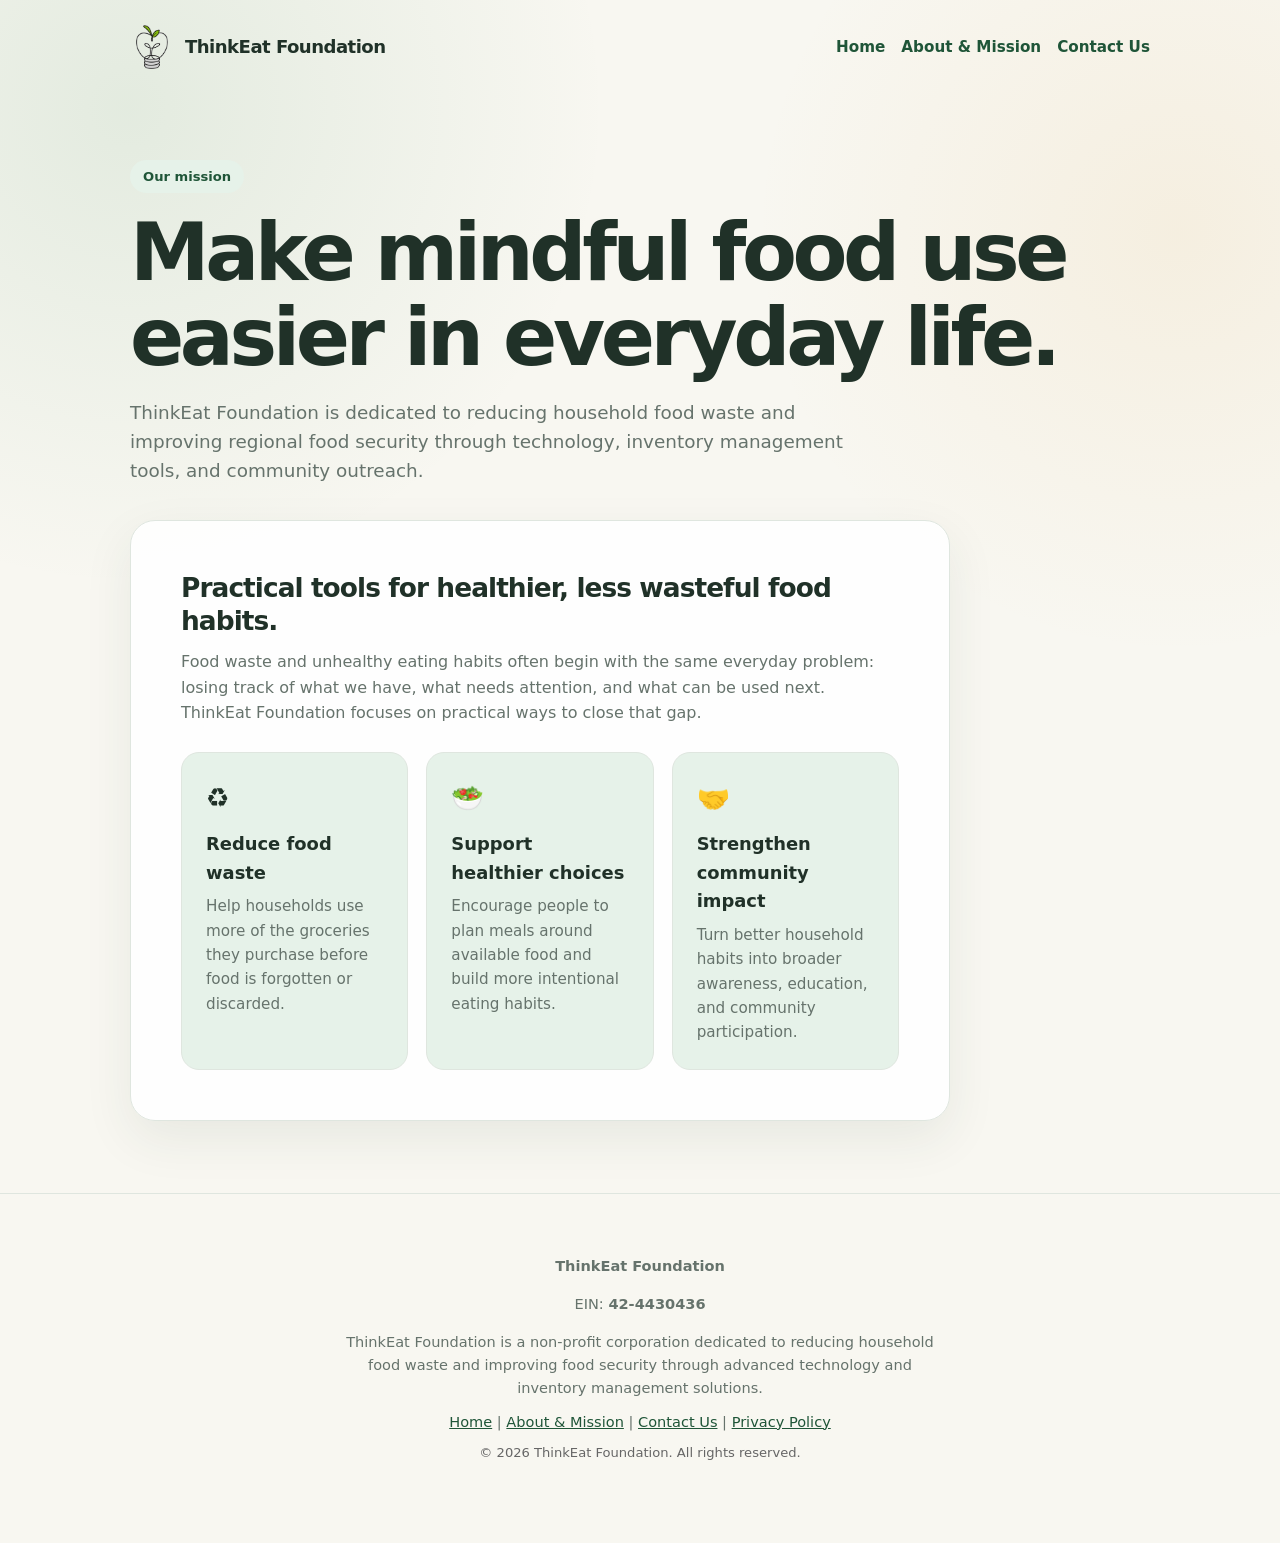
==== about.html @ 9c3da6f4 "Remove mailing address from public website" ====
<!doctype html>
<html lang="en">
<head>
  <meta charset="utf-8" />
  <meta name="viewport" content="width=device-width, initial-scale=1" />
  <title>About &amp; Mission — ThinkEat Foundation</title>
  <meta name="description" content="Learn about ThinkEat Foundation's mission to reduce household food waste and improve food security." />
  <style>
    :root{--bg:#f8f7f1;--surface:#fff;--ink:#203128;--muted:#66736c;--green:#2f7650;--green-dark:#1f5538;--green-soft:#e6f2e9;--line:#dfe6df;--shadow:0 18px 50px rgba(36,70,49,.08);--max:1020px}
    *{box-sizing:border-box}body{margin:0;color:var(--ink);font:16px/1.6 Inter,ui-sans-serif,system-ui,-apple-system,BlinkMacSystemFont,"Segoe UI",sans-serif;background:radial-gradient(circle at 10% 7%,rgba(77,148,97,.12),transparent 26%),radial-gradient(circle at 92% 15%,rgba(220,165,74,.1),transparent 24%),var(--bg)}
    a{color:var(--green-dark)}.wrap{width:min(calc(100% - 40px),var(--max));margin:auto}.topbar{display:flex;align-items:center;justify-content:space-between;gap:22px;padding:25px 0}.brand{color:var(--ink);text-decoration:none;font-size:1.13rem;font-weight:800;letter-spacing:-.03em;display:flex;align-items:center;gap:11px}.logo{width:44px;height:44px;display:block;flex:0 0 auto}.logo img{width:100%;height:100%;object-fit:contain;display:block}.site-links{display:flex;gap:16px;flex-wrap:wrap;font-size:.95rem;font-weight:700}.site-links a{text-decoration:none}
    main{padding:66px 0 72px}.eyebrow{display:inline-block;background:var(--green-soft);color:var(--green-dark);padding:6px 13px;border-radius:999px;font-size:.82rem;font-weight:800}h1{font-size:clamp(2.8rem,7vw,5rem);line-height:1.06;letter-spacing:-.055em;margin:18px 0 17px}.lede{font-size:1.15rem;color:var(--muted);max-width:760px;margin:0 0 34px}.mission{max-width:820px;padding:clamp(23px,5vw,50px);border:1px solid var(--line);border-radius:25px;background:rgba(255,255,255,.91);box-shadow:var(--shadow)}.mission h2{font-size:1.65rem;letter-spacing:-.035em;line-height:1.25;margin:0 0 12px}.mission p{margin:0;color:var(--muted)}.cards{display:grid;grid-template-columns:repeat(3,1fr);gap:18px;margin-top:26px}.card{padding:24px;border:1px solid var(--line);border-radius:18px;background:var(--green-soft)}.card .icon{font-size:1.65rem}.card h3{margin:11px 0 7px;font-size:1.12rem}.card p{font-size:.95rem}footer{border-top:1px solid var(--line);padding:26px 0 46px;color:var(--muted);font-size:.91rem}@media(max-width:700px){.topbar{align-items:flex-start;flex-direction:column;gap:13px;padding:16px 0}.cards{grid-template-columns:1fr}main{padding:35px 0 48px}}
  </style>
</head>
<body>
  <header class="wrap"><nav class="topbar" aria-label="Main navigation">
    <a class="brand" href="index.html" aria-label="ThinkEat Foundation home"><span class="logo" aria-hidden="true"><img src="[data-uri]" alt="" /></span>ThinkEat Foundation</a>
    <div class="site-links"><a href="index.html">Home</a><a href="about.html">About &amp; Mission</a><a href="contact.html">Contact Us</a></div>
  </nav></header>
  <main class="wrap">
    <span class="eyebrow">Our mission</span>
    <h1>Make mindful food use easier in everyday life.</h1>
    <p class="lede">ThinkEat Foundation is dedicated to reducing household food waste and improving regional food security through technology, inventory management tools, and community outreach.</p>
    <section class="mission" aria-labelledby="mission-heading">
      <h2 id="mission-heading">Practical tools for healthier, less wasteful food habits.</h2>
      <p>Food waste and unhealthy eating habits often begin with the same everyday problem: losing track of what we have, what needs attention, and what can be used next. ThinkEat Foundation focuses on practical ways to close that gap.</p>
      <div class="cards">
        <article class="card"><div class="icon" aria-hidden="true">♻️</div><h3>Reduce food waste</h3><p>Help households use more of the groceries they purchase before food is forgotten or discarded.</p></article>
        <article class="card"><div class="icon" aria-hidden="true">🥗</div><h3>Support healthier choices</h3><p>Encourage people to plan meals around available food and build more intentional eating habits.</p></article>
        <article class="card"><div class="icon" aria-hidden="true">🤝</div><h3>Strengthen community impact</h3><p>Turn better household habits into broader awareness, education, and community participation.</p></article>
      </div>
    </section>
  </main>
  <footer><div style="text-align: center; padding: 20px; line-height: 1.6;"><p><strong>ThinkEat Foundation</strong></p><p>EIN: <strong>42-4430436</strong></p><p style="max-width: 600px; margin: 0 auto;">ThinkEat Foundation is a non-profit corporation dedicated to reducing household food waste and improving food security through advanced technology and inventory management solutions.</p><nav style="margin-top: 10px;" aria-label="Site navigation"><a href="index.html">Home</a> | <a href="about.html">About &amp; Mission</a> | <a href="contact.html">Contact Us</a> | <a href="privacy.html">Privacy Policy</a></nav><p style="font-size: 0.9em; color: #666; margin-top: 10px;">© 2026 ThinkEat Foundation. All rights reserved.</p></div></footer>
</body>
</html>
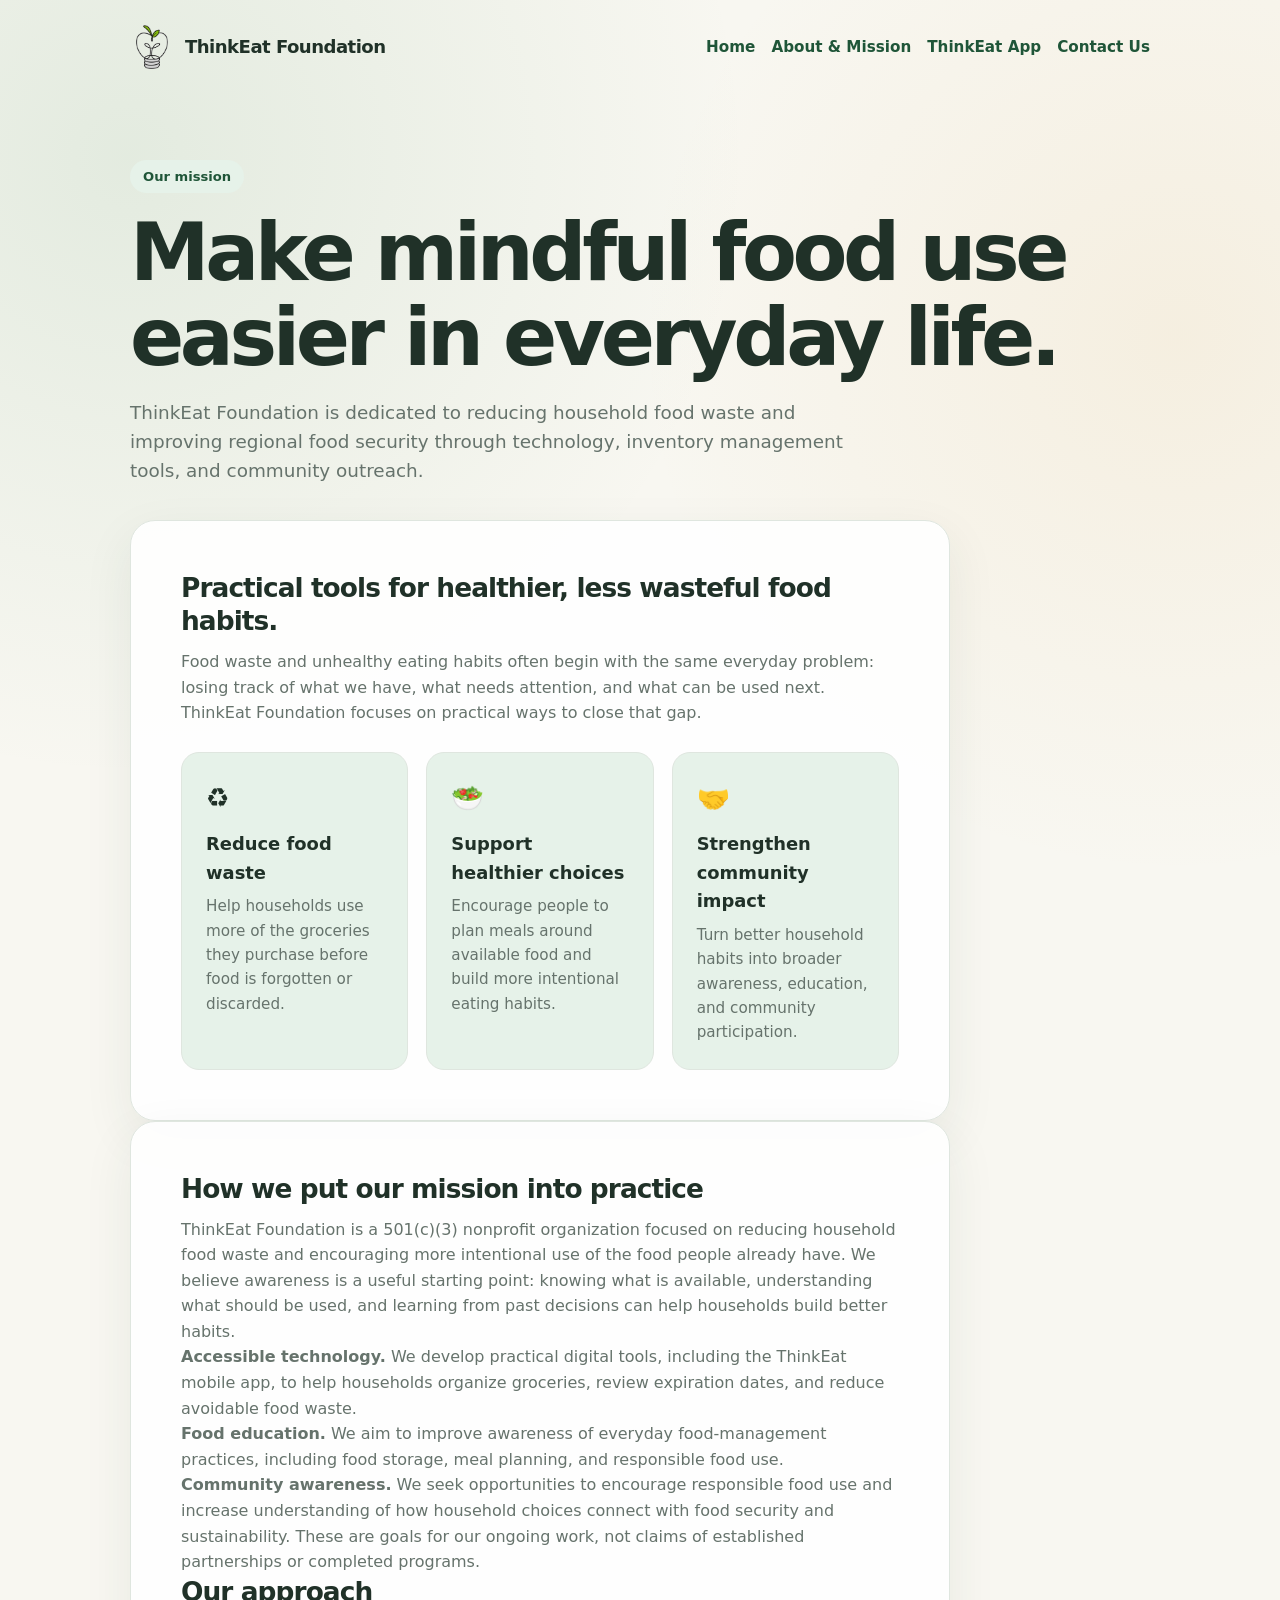
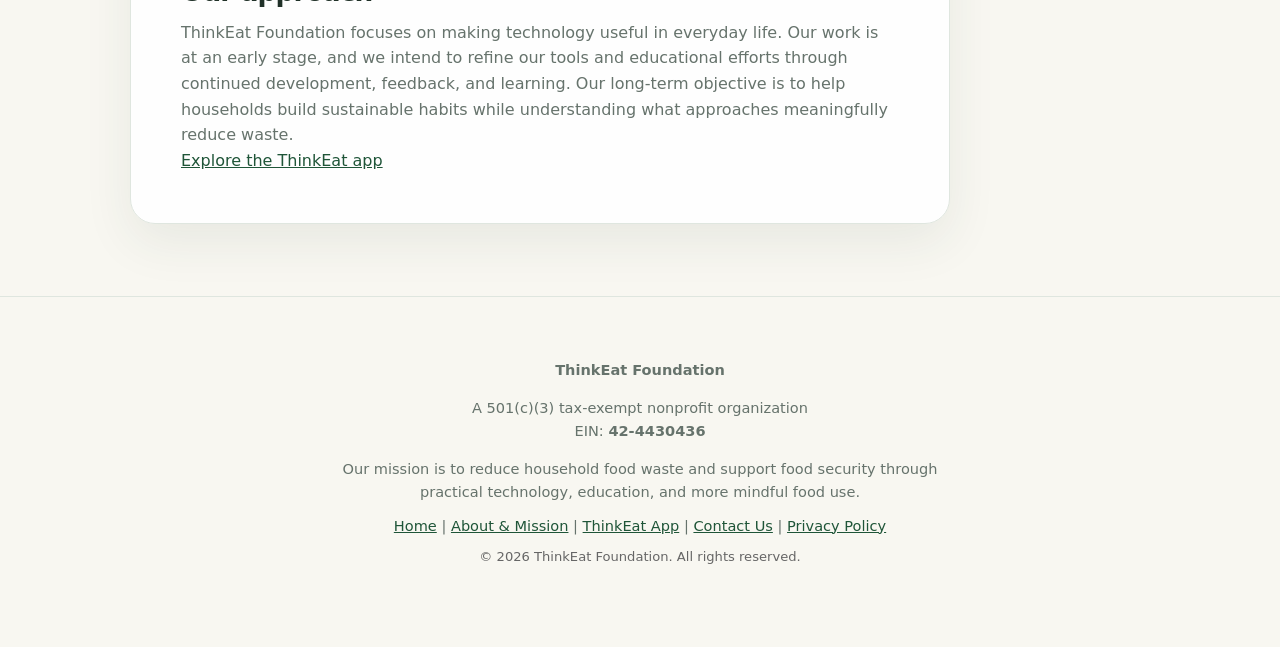
==== commit d09f4cc9: "Improve nonprofit identity, navigation and website content" ====
--- a/about.html
+++ b/about.html
@@ -11,11 +11,13 @@
     a{color:var(--green-dark)}.wrap{width:min(calc(100% - 40px),var(--max));margin:auto}.topbar{display:flex;align-items:center;justify-content:space-between;gap:22px;padding:25px 0}.brand{color:var(--ink);text-decoration:none;font-size:1.13rem;font-weight:800;letter-spacing:-.03em;display:flex;align-items:center;gap:11px}.logo{width:44px;height:44px;display:block;flex:0 0 auto}.logo img{width:100%;height:100%;object-fit:contain;display:block}.site-links{display:flex;gap:16px;flex-wrap:wrap;font-size:.95rem;font-weight:700}.site-links a{text-decoration:none}
     main{padding:66px 0 72px}.eyebrow{display:inline-block;background:var(--green-soft);color:var(--green-dark);padding:6px 13px;border-radius:999px;font-size:.82rem;font-weight:800}h1{font-size:clamp(2.8rem,7vw,5rem);line-height:1.06;letter-spacing:-.055em;margin:18px 0 17px}.lede{font-size:1.15rem;color:var(--muted);max-width:760px;margin:0 0 34px}.mission{max-width:820px;padding:clamp(23px,5vw,50px);border:1px solid var(--line);border-radius:25px;background:rgba(255,255,255,.91);box-shadow:var(--shadow)}.mission h2{font-size:1.65rem;letter-spacing:-.035em;line-height:1.25;margin:0 0 12px}.mission p{margin:0;color:var(--muted)}.cards{display:grid;grid-template-columns:repeat(3,1fr);gap:18px;margin-top:26px}.card{padding:24px;border:1px solid var(--line);border-radius:18px;background:var(--green-soft)}.card .icon{font-size:1.65rem}.card h3{margin:11px 0 7px;font-size:1.12rem}.card p{font-size:.95rem}footer{border-top:1px solid var(--line);padding:26px 0 46px;color:var(--muted);font-size:.91rem}@media(max-width:700px){.topbar{align-items:flex-start;flex-direction:column;gap:13px;padding:16px 0}.cards{grid-template-columns:1fr}main{padding:35px 0 48px}}
   </style>
+  <script src="analytics-config.js" defer></script>
+  <script src="analytics.js" defer></script>
 </head>
 <body>
   <header class="wrap"><nav class="topbar" aria-label="Main navigation">
     <a class="brand" href="index.html" aria-label="ThinkEat Foundation home"><span class="logo" aria-hidden="true"><img src="[data-uri]" alt="" /></span>ThinkEat Foundation</a>
-    <div class="site-links"><a href="index.html">Home</a><a href="about.html">About &amp; Mission</a><a href="contact.html">Contact Us</a></div>
+    <div class="site-links"><a href="index.html">Home</a><a href="about.html">About &amp; Mission</a><a href="app.html">ThinkEat App</a> <a href="contact.html">Contact Us</a></div>
   </nav></header>
   <main class="wrap">
     <span class="eyebrow">Our mission</span>
@@ -30,7 +32,13 @@
         <article class="card"><div class="icon" aria-hidden="true">🤝</div><h3>Strengthen community impact</h3><p>Turn better household habits into broader awareness, education, and community participation.</p></article>
       </div>
     </section>
-  </main>
-  <footer><div style="text-align: center; padding: 20px; line-height: 1.6;"><p><strong>ThinkEat Foundation</strong></p><p>EIN: <strong>42-4430436</strong></p><p style="max-width: 600px; margin: 0 auto;">ThinkEat Foundation is a non-profit corporation dedicated to reducing household food waste and improving food security through advanced technology and inventory management solutions.</p><nav style="margin-top: 10px;" aria-label="Site navigation"><a href="index.html">Home</a> | <a href="about.html">About &amp; Mission</a> | <a href="contact.html">Contact Us</a> | <a href="privacy.html">Privacy Policy</a></nav><p style="font-size: 0.9em; color: #666; margin-top: 10px;">© 2026 ThinkEat Foundation. All rights reserved.</p></div></footer>
+  <section class="mission" aria-labelledby="approach-heading"><h2 id="approach-heading">How we put our mission into practice</h2>
+<p>ThinkEat Foundation is a 501(c)(3) nonprofit organization focused on reducing household food waste and encouraging more intentional use of the food people already have. We believe awareness is a useful starting point: knowing what is available, understanding what should be used, and learning from past decisions can help households build better habits.</p>
+<p><strong>Accessible technology.</strong> We develop practical digital tools, including the ThinkEat mobile app, to help households organize groceries, review expiration dates, and reduce avoidable food waste.</p>
+<p><strong>Food education.</strong> We aim to improve awareness of everyday food-management practices, including food storage, meal planning, and responsible food use.</p>
+<p><strong>Community awareness.</strong> We seek opportunities to encourage responsible food use and increase understanding of how household choices connect with food security and sustainability. These are goals for our ongoing work, not claims of established partnerships or completed programs.</p>
+<h2>Our approach</h2><p>ThinkEat Foundation focuses on making technology useful in everyday life. Our work is at an early stage, and we intend to refine our tools and educational efforts through continued development, feedback, and learning. Our long-term objective is to help households build sustainable habits while understanding what approaches meaningfully reduce waste.</p>
+<p><a href="app.html">Explore the ThinkEat app</a></p></section></main>
+  <footer><div style="text-align:center;padding:20px;line-height:1.6;"><p><strong>ThinkEat Foundation</strong></p><p>A 501(c)(3) tax-exempt nonprofit organization<br>EIN: <strong>42-4430436</strong></p><p style="max-width:650px;margin:0 auto;">Our mission is to reduce household food waste and support food security through practical technology, education, and more mindful food use.</p><nav style="margin-top:10px;" aria-label="Footer navigation"><a href="index.html">Home</a> | <a href="about.html">About &amp; Mission</a> | <a href="app.html">ThinkEat App</a> | <a href="contact.html">Contact Us</a> | <a href="privacy.html">Privacy Policy</a></nav><p style="font-size:.9em;color:#666;margin-top:10px;">© 2026 ThinkEat Foundation. All rights reserved.</p></div></footer>
 </body>
 </html>
